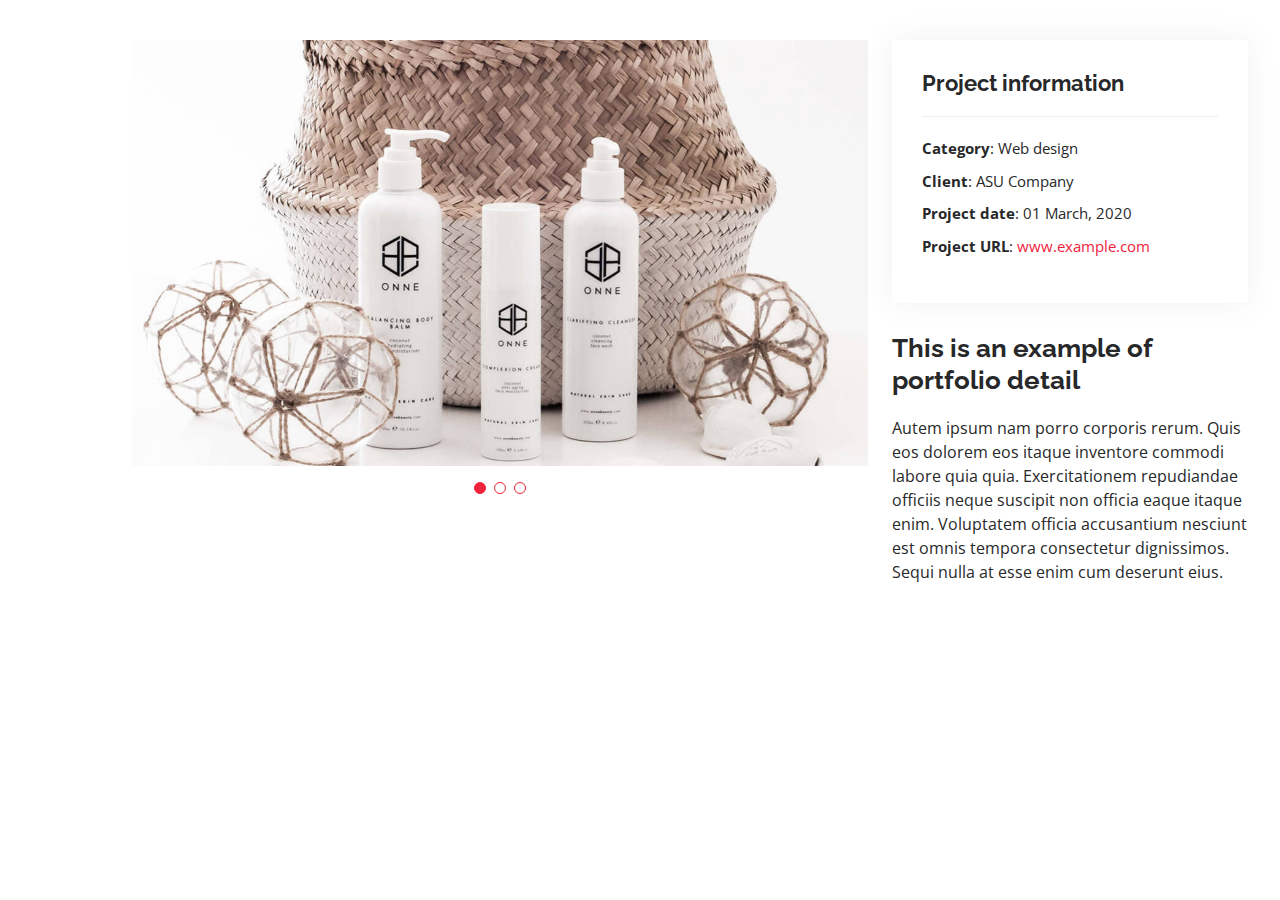
==== portfolio-details.html @ 131477e9 "first commit" ====
<!DOCTYPE html>
<html lang="en">

<head>
  <meta charset="utf-8">
  <meta content="width=device-width, initial-scale=1.0" name="viewport">

  <title>Portfolio Details - Personal Bootstrap Template</title>
  <meta content="" name="description">
  <meta content="" name="keywords">

  <!-- Favicons -->
  <link href="assets/img/favicon.png" rel="icon">
  <link href="assets/img/apple-touch-icon.png" rel="apple-touch-icon">

  <!-- Google Fonts -->
  <link href="https://fonts.googleapis.com/css?family=Open+Sans:300,300i,400,400i,600,600i,700,700i|Raleway:300,300i,400,400i,500,500i,600,600i,700,700i|Poppins:300,300i,400,400i,500,500i,600,600i,700,700i" rel="stylesheet">

  <!-- Vendor CSS Files -->
  <link href="assets/vendor/aos/aos.css" rel="stylesheet">
  <link href="assets/vendor/bootstrap/css/bootstrap.min.css" rel="stylesheet">
  <link href="assets/vendor/bootstrap-icons/bootstrap-icons.css" rel="stylesheet">
  <link href="assets/vendor/boxicons/css/boxicons.min.css" rel="stylesheet">
  <link href="assets/vendor/glightbox/css/glightbox.min.css" rel="stylesheet">
  <link href="assets/vendor/swiper/swiper-bundle.min.css" rel="stylesheet">

  <!-- Template Main CSS File -->
  <link href="assets/css/style.css" rel="stylesheet">

  <!-- =======================================================
  * Template Name: MyResume
  * Updated: Nov 17 2023 with Bootstrap v5.3.2
  * Template URL: https://bootstrapmade.com/free-html-bootstrap-template-my-resume/
  * Author: BootstrapMade.com
  * License: https://bootstrapmade.com/license/
  ======================================================== -->
</head>

<body>

  <main id="main">

    <!-- ======= Portfolio Details Section ======= -->
    <section id="portfolio-details" class="portfolio-details">
      <div class="container">

        <div class="row gy-4">

          <div class="col-lg-8">
            <div class="portfolio-details-slider swiper">
              <div class="swiper-wrapper align-items-center">

                <div class="swiper-slide">
                  <img src="assets/img/portfolio/portfolio-details-1.jpg" alt="">
                </div>

                <div class="swiper-slide">
                  <img src="assets/img/portfolio/portfolio-details-2.jpg" alt="">
                </div>

                <div class="swiper-slide">
                  <img src="assets/img/portfolio/portfolio-details-3.jpg" alt="">
                </div>

              </div>
              <div class="swiper-pagination"></div>
            </div>
          </div>

          <div class="col-lg-4">
            <div class="portfolio-info">
              <h3>Project information</h3>
              <ul>
                <li><strong>Category</strong>: Web design</li>
                <li><strong>Client</strong>: ASU Company</li>
                <li><strong>Project date</strong>: 01 March, 2020</li>
                <li><strong>Project URL</strong>: <a href="#">www.example.com</a></li>
              </ul>
            </div>
            <div class="portfolio-description">
              <h2>This is an example of portfolio detail</h2>
              <p>
                Autem ipsum nam porro corporis rerum. Quis eos dolorem eos itaque inventore commodi labore quia quia. Exercitationem repudiandae officiis neque suscipit non officia eaque itaque enim. Voluptatem officia accusantium nesciunt est omnis tempora consectetur dignissimos. Sequi nulla at esse enim cum deserunt eius.
              </p>
            </div>
          </div>

        </div>

      </div>
    </section><!-- End Portfolio Details Section -->

  </main><!-- End #main -->

  <div id="preloader"></div>
  <a href="#" class="back-to-top d-flex align-items-center justify-content-center"><i class="bi bi-arrow-up-short"></i></a>

  <!-- Vendor JS Files -->
  <script src="assets/vendor/purecounter/purecounter_vanilla.js"></script>
  <script src="assets/vendor/aos/aos.js"></script>
  <script src="assets/vendor/bootstrap/js/bootstrap.bundle.min.js"></script>
  <script src="assets/vendor/glightbox/js/glightbox.min.js"></script>
  <script src="assets/vendor/isotope-layout/isotope.pkgd.min.js"></script>
  <script src="assets/vendor/swiper/swiper-bundle.min.js"></script>
  <script src="assets/vendor/typed.js/typed.umd.js"></script>
  <script src="assets/vendor/waypoints/noframework.waypoints.js"></script>
  <script src="assets/vendor/php-email-form/validate.js"></script>

  <!-- Template Main JS File -->
  <script src="assets/js/main.js"></script>

</body>

</html>
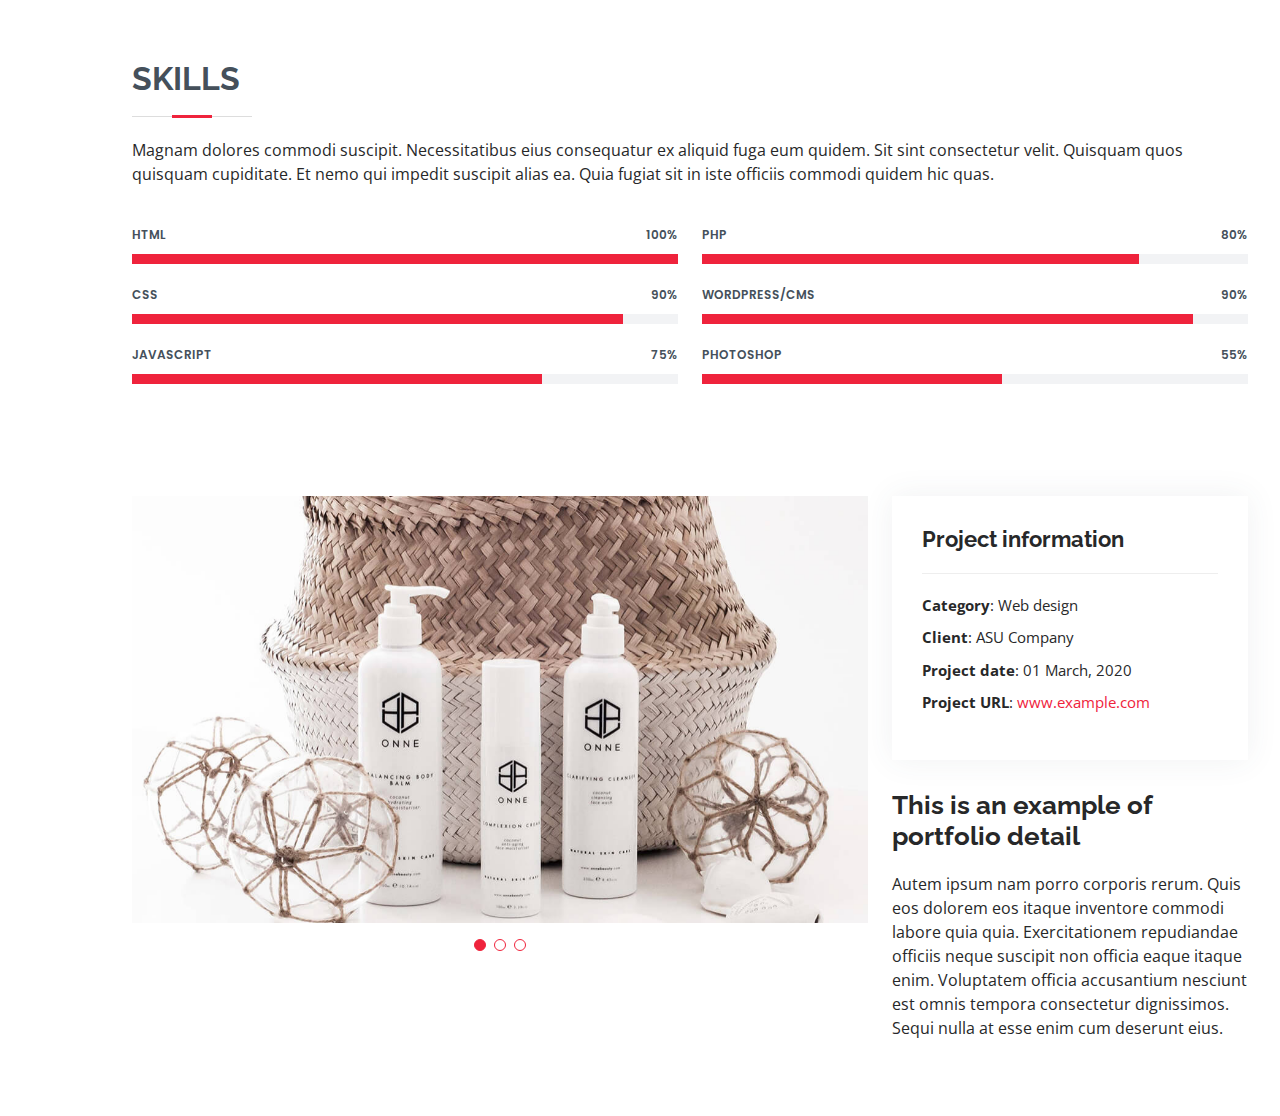
==== commit 50ae2f8a: "update" ====
--- a/portfolio-details.html
+++ b/portfolio-details.html
@@ -29,7 +29,7 @@
 
   <!-- =======================================================
   * Template Name: MyResume
-  * Updated: Nov 17 2023 with Bootstrap v5.3.2
+  * Updated: Nov 17 2023 with Bootstrap v5.3.2
   * Template URL: https://bootstrapmade.com/free-html-bootstrap-template-my-resume/
   * Author: BootstrapMade.com
   * License: https://bootstrapmade.com/license/
@@ -39,6 +39,72 @@
 <body>
 
   <main id="main">
+    <!-- ======= Skills Section ======= -->
+    <section id="skills" class="skills section-bg">
+      <div class="container" data-aos="fade-up">
+
+        <div class="section-title">
+          <h2>Skills</h2>
+          <p>Magnam dolores commodi suscipit. Necessitatibus eius consequatur ex aliquid fuga eum quidem. Sit sint consectetur velit. Quisquam quos quisquam cupiditate. Et nemo qui impedit suscipit alias ea. Quia fugiat sit in iste officiis commodi quidem hic quas.</p>
+        </div>
+
+        <div class="row skills-content">
+
+          <div class="col-lg-6">
+
+            <div class="progress">
+              <span class="skill">HTML <i class="val">100%</i></span>
+              <div class="progress-bar-wrap">
+                <div class="progress-bar" role="progressbar" aria-valuenow="100" aria-valuemin="0" aria-valuemax="100"></div>
+              </div>
+            </div>
+
+            <div class="progress">
+              <span class="skill">CSS <i class="val">90%</i></span>
+              <div class="progress-bar-wrap">
+                <div class="progress-bar" role="progressbar" aria-valuenow="90" aria-valuemin="0" aria-valuemax="100"></div>
+              </div>
+            </div>
+
+            <div class="progress">
+              <span class="skill">JavaScript <i class="val">75%</i></span>
+              <div class="progress-bar-wrap">
+                <div class="progress-bar" role="progressbar" aria-valuenow="75" aria-valuemin="0" aria-valuemax="100"></div>
+              </div>
+            </div>
+
+          </div>
+
+          <div class="col-lg-6">
+
+            <div class="progress">
+              <span class="skill">PHP <i class="val">80%</i></span>
+              <div class="progress-bar-wrap">
+                <div class="progress-bar" role="progressbar" aria-valuenow="80" aria-valuemin="0" aria-valuemax="100"></div>
+              </div>
+            </div>
+
+            <div class="progress">
+              <span class="skill">WordPress/CMS <i class="val">90%</i></span>
+              <div class="progress-bar-wrap">
+                <div class="progress-bar" role="progressbar" aria-valuenow="90" aria-valuemin="0" aria-valuemax="100"></div>
+              </div>
+            </div>
+
+            <div class="progress">
+              <span class="skill">Photoshop <i class="val">55%</i></span>
+              <div class="progress-bar-wrap">
+                <div class="progress-bar" role="progressbar" aria-valuenow="55" aria-valuemin="0" aria-valuemax="100"></div>
+              </div>
+            </div>
+
+          </div>
+
+        </div>
+
+      </div>
+    </section><!-- End Skills Section -->
+
 
     <!-- ======= Portfolio Details Section ======= -->
     <section id="portfolio-details" class="portfolio-details">
@@ -66,6 +132,8 @@
               <div class="swiper-pagination"></div>
             </div>
           </div>
+
+          
 
           <div class="col-lg-4">
             <div class="portfolio-info">
--- a/assets/css/style.css
+++ b/assets/css/style.css
@@ -1142,7 +1142,7 @@
 }
 
 .contact .php-email-form button[type=submit]:hover {
-  background: #0678e3;
+  background: rgb(243, 206, 206);
 }
 
 @keyframes animate-loading {
